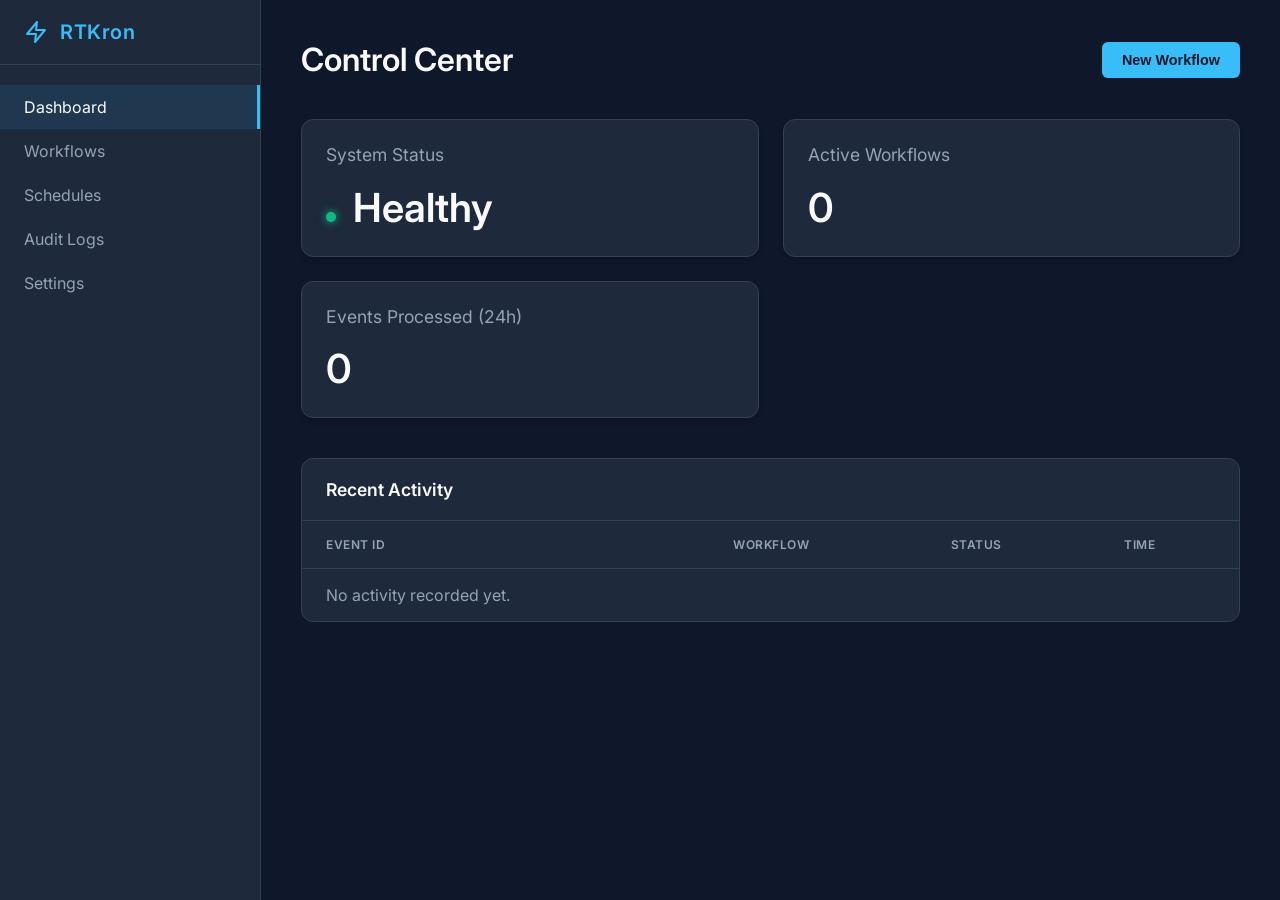
==== internal/api/templates/index.html @ 058c7e81 "Fix UI templates embedding and silence Go cache warnings" ====
<!DOCTYPE html>
<html lang="en">
<head>
    <meta charset="UTF-8">
    <meta name="viewport" content="width=device-width, initial-scale=1.0">
    <title>{{ .Title }}</title>
    <link href="https://fonts.googleapis.com/css2?family=Inter:wght@300;400;600&display=swap" rel="stylesheet">
    <style>
        :root {
            --bg-base: #0f172a;
            --bg-surface: #1e293b;
            --bg-highlight: #334155;
            --text-primary: #f8fafc;
            --text-muted: #94a3b8;
            --accent: #38bdf8;
            --accent-hover: #0284c7;
            --danger: #ef4444;
            --success: #10b981;
        }

        body {
            margin: 0;
            padding: 0;
            font-family: 'Inter', sans-serif;
            background-color: var(--bg-base);
            color: var(--text-primary);
            display: flex;
            height: 100vh;
        }

        /* Sidebar Navigation */
        .sidebar {
            width: 260px;
            background-color: var(--bg-surface);
            border-right: 1px solid var(--bg-highlight);
            display: flex;
            flex-direction: column;
            padding: 20px 0;
        }

        .sidebar-header {
            padding: 0 24px 20px;
            font-size: 1.25rem;
            font-weight: 600;
            color: var(--accent);
            letter-spacing: 0.5px;
            border-bottom: 1px solid var(--bg-highlight);
            margin-bottom: 20px;
            display: flex;
            align-items: center;
            gap: 12px;
        }

        .nav-link {
            padding: 12px 24px;
            color: var(--text-muted);
            text-decoration: none;
            font-weight: 400;
            transition: all 0.2s ease;
            display: flex;
            align-items: center;
            gap: 12px;
        }

        .nav-link:hover, .nav-link.active {
            color: var(--text-primary);
            background-color: rgba(56, 189, 248, 0.1);
            border-right: 3px solid var(--accent);
        }

        /* Main Content Area */
        .main-content {
            flex: 1;
            padding: 40px;
            overflow-y: auto;
        }

        .header {
            display: flex;
            justify-content: space-between;
            align-items: center;
            margin-bottom: 40px;
        }

        h1 {
            font-size: 2rem;
            font-weight: 600;
            margin: 0;
        }

        .btn {
            background-color: var(--accent);
            color: var(--bg-base);
            border: none;
            padding: 10px 20px;
            border-radius: 6px;
            font-size: 0.9rem;
            font-weight: 600;
            cursor: pointer;
            transition: background-color 0.2s ease, transform 0.1s ease;
        }

        .btn:hover {
            background-color: var(--accent-hover);
        }

        .btn:active {
            transform: scale(0.98);
        }

        /* Dashboard Grid */
        .grid {
            display: grid;
            grid-template-columns: repeat(auto-fit, minmax(300px, 1fr));
            gap: 24px;
        }

        .card {
            background-color: var(--bg-surface);
            border: 1px solid var(--bg-highlight);
            border-radius: 12px;
            padding: 24px;
            box-shadow: 0 4px 6px -1px rgba(0, 0, 0, 0.1), 0 2px 4px -1px rgba(0, 0, 0, 0.06);
            transition: transform 0.3s ease, box-shadow 0.3s ease;
        }

        .card:hover {
            transform: translateY(-4px);
            box-shadow: 0 10px 15px -3px rgba(0, 0, 0, 0.2), 0 4px 6px -2px rgba(0, 0, 0, 0.1);
            border-color: rgba(56, 189, 248, 0.5);
        }

        .card h3 {
            margin-top: 0;
            font-size: 1.1rem;
            color: var(--text-muted);
            font-weight: 400;
        }

        .card .value {
            font-size: 2.5rem;
            font-weight: 600;
            margin: 10px 0 0 0;
            color: var(--text-primary);
        }
        
        .card .indicator {
            display: inline-block;
            width: 10px;
            height: 10px;
            background-color: var(--success);
            border-radius: 50%;
            margin-right: 8px;
            box-shadow: 0 0 8px var(--success);
        }

        /* Recent Activity Table */
        .table-container {
            margin-top: 40px;
            background-color: var(--bg-surface);
            border: 1px solid var(--bg-highlight);
            border-radius: 12px;
            overflow: hidden;
        }

        .table-header {
            padding: 20px 24px;
            border-bottom: 1px solid var(--bg-highlight);
            font-weight: 600;
            font-size: 1.1rem;
        }

        table {
            width: 100%;
            border-collapse: collapse;
        }

        th, td {
            padding: 16px 24px;
            text-align: left;
            border-bottom: 1px solid var(--bg-highlight);
        }

        th {
            color: var(--text-muted);
            font-weight: 600;
            text-transform: uppercase;
            font-size: 0.75rem;
            letter-spacing: 0.5px;
        }

        tr:last-child td {
            border-bottom: none;
        }

        tr:hover td {
            background-color: rgba(255, 255, 255, 0.02);
        }

        .badge {
            padding: 4px 10px;
            border-radius: 9999px;
            font-size: 0.75rem;
            font-weight: 600;
        }

        .badge.success {
            background-color: rgba(16, 185, 129, 0.2);
            color: var(--success);
        }

        .badge.pending {
            background-color: rgba(245, 158, 11, 0.2);
            color: #f59e0b;
        }

    </style>
</head>
<body>
    <div class="sidebar">
        <div class="sidebar-header">
            <svg width="24" height="24" viewBox="0 0 24 24" fill="none" stroke="currentColor" stroke-width="2" stroke-linecap="round" stroke-linejoin="round">
                <polygon points="13 2 3 14 12 14 11 22 21 10 12 10 13 2"></polygon>
            </svg>
            RTKron
        </div>
        <a href="/" class="nav-link active">Dashboard</a>
        <a href="#" class="nav-link">Workflows</a>
        <a href="#" class="nav-link">Schedules</a>
        <a href="#" class="nav-link">Audit Logs</a>
        <a href="#" class="nav-link">Settings</a>
    </div>

    <div class="main-content">
        <div class="header">
            <h1>Control Center</h1>
            <button class="btn">New Workflow</button>
        </div>

        <div class="grid">
            <div class="card">
                <h3>System Status</h3>
                <div class="value"><span class="indicator"></span> Healthy</div>
            </div>
            <div class="card">
                <h3>Active Workflows</h3>
                <div class="value">0</div>
            </div>
            <div class="card">
                <h3>Events Processed (24h)</h3>
                <div class="value">0</div>
            </div>
        </div>

        <div class="table-container">
            <div class="table-header">Recent Activity</div>
            <table>
                <thead>
                    <tr>
                        <th>Event ID</th>
                        <th>Workflow</th>
                        <th>Status</th>
                        <th>Time</th>
                    </tr>
                </thead>
                <tbody>
                    <!-- Placeholder data until API is fully wired -->
                    <tr>
                        <td style="color: var(--text-muted);">No activity recorded yet.</td>
                        <td></td>
                        <td></td>
                        <td></td>
                    </tr>
                </tbody>
            </table>
        </div>
    </div>
</body>
</html>
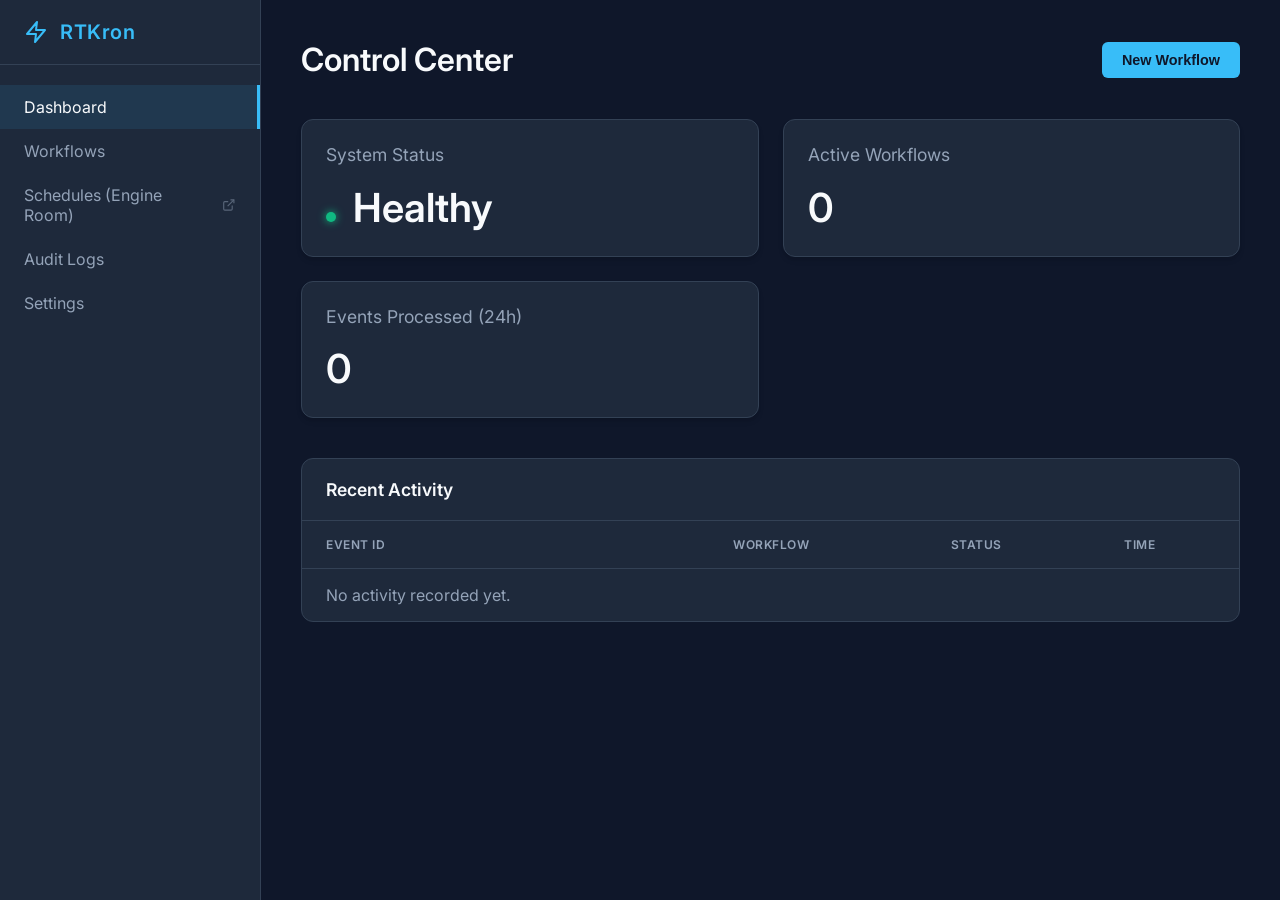
==== commit 0a202097: "fix: dashboard JS matches API schema, escape activity values" ====
--- a/internal/api/templates/index.html
+++ b/internal/api/templates/index.html
@@ -226,7 +226,7 @@
         </div>
         <a href="/" class="nav-link active">Dashboard</a>
         <a href="#" class="nav-link">Workflows</a>
-        <a href="#" class="nav-link">Schedules</a>
+        <a href="/scheduler/" class="nav-link" target="_blank">Schedules (Engine Room) <svg style="margin-left:auto;opacity:0.5" width="14" height="14" viewBox="0 0 24 24" fill="none" stroke="currentColor" stroke-width="2"><path d="M18 13v6a2 2 0 0 1-2 2H5a2 2 0 0 1-2-2V8a2 2 0 0 1 2-2h6"></path><polyline points="15 3 21 3 21 9"></polyline><line x1="10" y1="14" x2="21" y2="3"></line></svg></a>
         <a href="#" class="nav-link">Audit Logs</a>
         <a href="#" class="nav-link">Settings</a>
     </div>
@@ -240,15 +240,15 @@
         <div class="grid">
             <div class="card">
                 <h3>System Status</h3>
-                <div class="value"><span class="indicator"></span> Healthy</div>
+                <div class="value" id="stat-status"><span class="indicator"></span> Healthy</div>
             </div>
             <div class="card">
                 <h3>Active Workflows</h3>
-                <div class="value">0</div>
+                <div class="value" id="stat-workflows">0</div>
             </div>
             <div class="card">
                 <h3>Events Processed (24h)</h3>
-                <div class="value">0</div>
+                <div class="value" id="stat-events">0</div>
             </div>
         </div>
 
@@ -263,7 +263,7 @@
                         <th>Time</th>
                     </tr>
                 </thead>
-                <tbody>
+                <tbody id="activity-tbody">
                     <!-- Placeholder data until API is fully wired -->
                     <tr>
                         <td style="color: var(--text-muted);">No activity recorded yet.</td>
@@ -275,5 +275,73 @@
             </table>
         </div>
     </div>
+    <script>
+      // Handle Live Reload
+      let last = null;
+      setInterval(async () => {
+        try {
+          const res = await fetch('/healthz', {cache: 'no-store'});
+          if (res.ok) {
+            const now = Date.now();
+            if (last && now - last > 3000) {
+              window.location.reload();
+            }
+            last = now;
+          }
+        } catch (e) {
+          // ignore
+        }
+      }, 2000);
+
+      // Auto-refresh Dashboard Data
+      function escapeHtml(text) {
+        const div = document.createElement('div');
+        div.textContent = text == null ? '' : String(text);
+        return div.innerHTML;
+      }
+
+      async function refreshDashboard() {
+        try {
+          // Fetch Stats
+          const statsRes = await fetch('/api/stats');
+          if (statsRes.ok) {
+            const stats = await statsRes.json();
+            document.getElementById('stat-workflows').innerText = stats.active_instances || 0;
+            document.getElementById('stat-events').innerText = stats.successful_webhooks || 0;
+          }
+
+          // Fetch Activity
+          const activityRes = await fetch('/api/activity');
+          if (activityRes.ok) {
+            const activities = await activityRes.json();
+            const tbody = document.getElementById('activity-tbody');
+
+            if (activities && activities.length > 0) {
+              tbody.innerHTML = '';
+              activities.forEach(act => {
+                const tr = document.createElement('tr');
+                let statusClass = 'success';
+                if (act.kind === 'deadletter') statusClass = 'pending';
+
+                const created = act.created_at ? new Date(String(act.created_at).replace(' ', 'T')) : null;
+                tr.innerHTML = `
+                  <td>${escapeHtml(act.event_id || act.id || '-')}</td>
+                  <td>${escapeHtml(act.action || '-')}</td>
+                  <td><span class="badge ${statusClass}">${escapeHtml(act.kind || 'unknown')}</span></td>
+                  <td>${created && !isNaN(created) ? created.toLocaleTimeString() : '-'}</td>
+                `;
+                tbody.appendChild(tr);
+              });
+            }
+          }
+        } catch (e) {
+          console.error("Dashboard refresh failed:", e);
+        }
+      }
+
+      // Refresh every 3 seconds
+      setInterval(refreshDashboard, 3000);
+      refreshDashboard(); // Initial load
+    </script>
 </body>
 </html>
